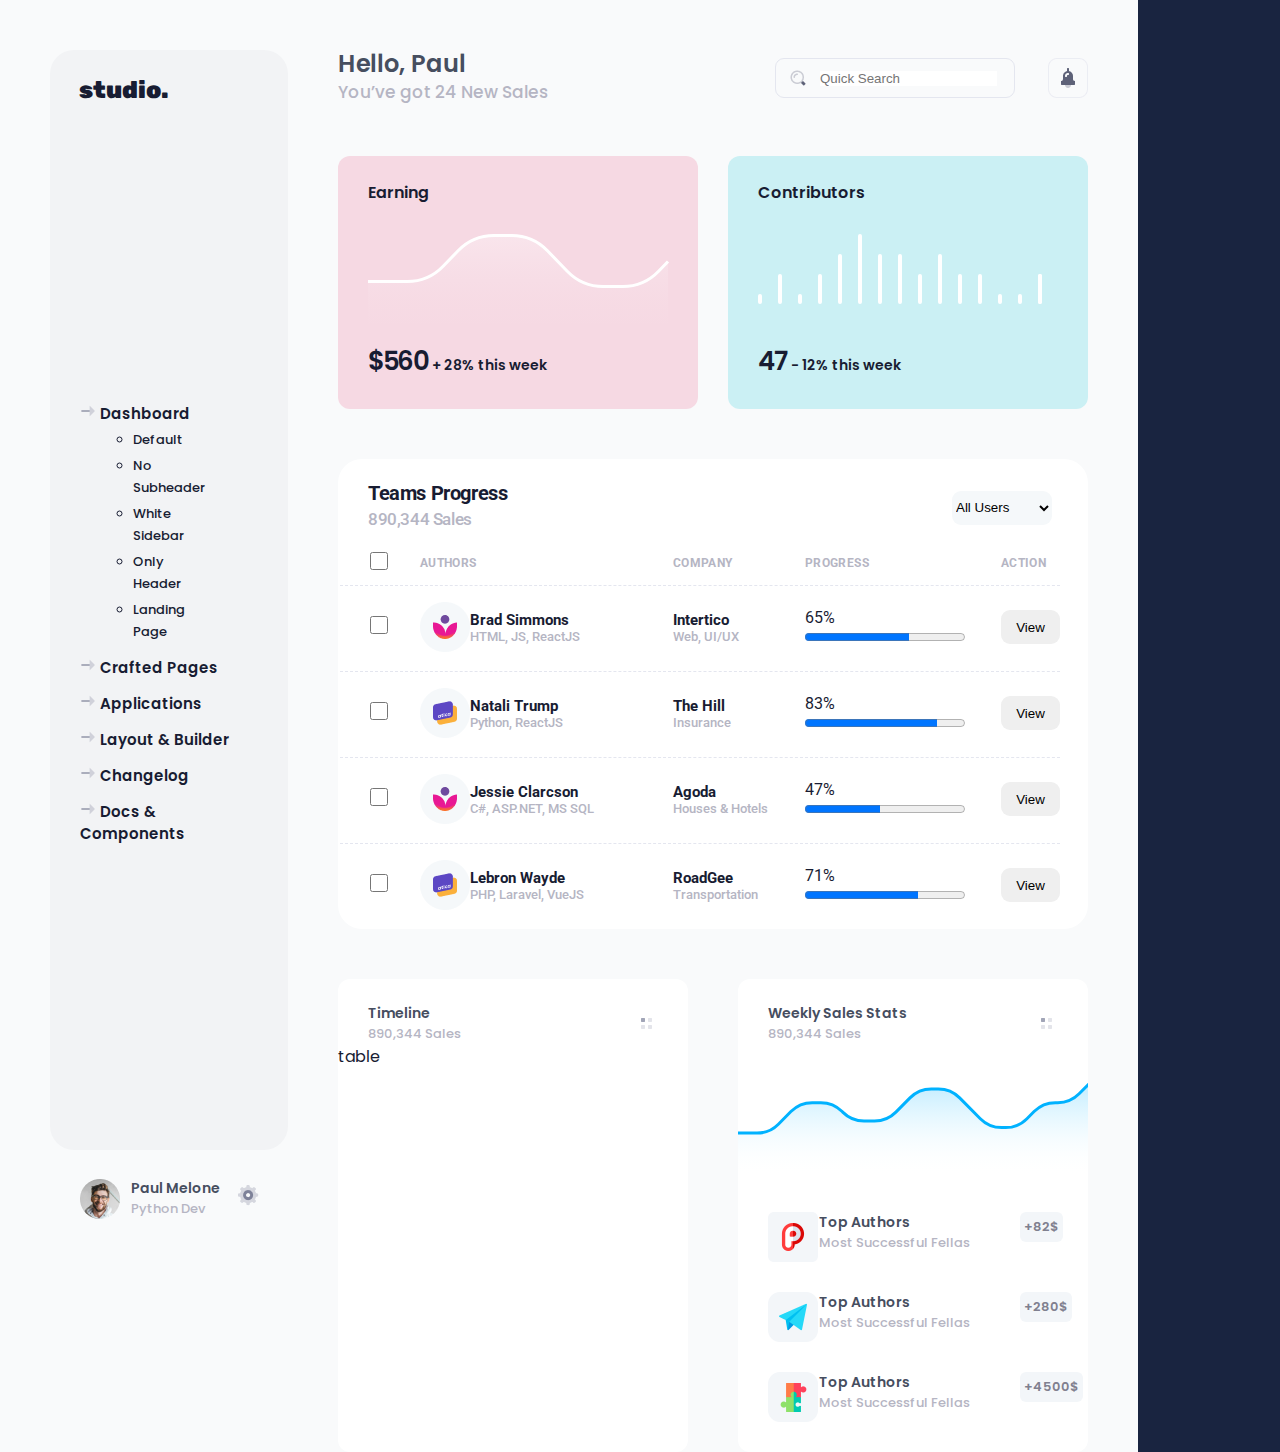
==== demo3rework/index.html @ 456e2e6e "lan dau lam chuyen ay" ====
<!DOCTYPE html>
<html lang="en">
<head>
    <meta charset="UTF-8">
    <meta http-equiv="X-UA-Compatible" content="IE=edge">
    <meta name="viewport" content="width=device-width, initial-scale=1.0">
    <link rel="stylesheet" href="style.css">
    <link href='https://fonts.googleapis.com/css?family=Poppins' rel='stylesheet'>
    <link href='https://fonts.googleapis.com/css?family=Rubik' rel='stylesheet'>
    <link href='https://fonts.googleapis.com/css?family=Roboto' rel='stylesheet'>
    <title>Demo 3</title>
</head>
<body>
    <main class="main bd-rad-24">
        <section class="left-side-bar m-t-50 bd-rad-24">
            <div class="left-title"><b  >studio.</b   ></div>
            <div class="dashboard">
                <ul class="first-class-list">
                    <li class="m-l-30">
                        <img src="assets/img/arr001.png" alt=""> Dashboard
                        <ul class="second-class-list">
                            <li>Default</li>
                            <li>No Subheader</li>
                            <li>White Sidebar</li>
                            <li>Only Header</li>
                            <li>Landing Page</li>
                        </ul>
                    </li>
                    <li class="m-l-30"><img src="assets/img/arr001.png" alt=""> Crafted Pages</li>
                    <li class="m-l-30"><img src="assets/img/arr001.png" alt=""> Applications</li>
                    <li class="m-l-30"><img src="assets/img/arr001.png" alt=""> Layout & Builder</li>
                    <li class="m-l-30"><img src="assets/img/arr001.png" alt=""> Changelog</li>
                    <li class="m-l-30"><img src="assets/img/arr001.png" alt=""> Docs & Components</li>
                </ul>
            </div>
            <div class="owner-name m-l-30">
                <img src="assets/img/owner-avatar.png" alt="">
                <div>
                    <p class="default-text">Paul Melone</p>
                    <p class="default-subtext">Python Dev</p>
                </div>
                <div class="setting-btn">
                    <img src="assets/img/cod001.png" alt="">
                </div>
            </div>
        </section>
        <section class="main-content m-t-50">
            <div class="welcome-notif">
                <div>
                    <p class="default-text">Hello, Paul</p>
                    <p class="default-subtext">You’ve got 24 New Sales</p>
                </div>
                <div class="search-side">
                    <div class="search-input">
                        <img src="assets/img/gen004.png" alt="">
                        <input type="text" placeholder="Quick Search">
                    </div>
                    <img src="assets/img/notification.png" alt="">
                </div>
            </div>
            <div class="banner">
                <div class="left-banner bd-rad-12">
                    <p class="m-l-30 m-t-23 card-title">Earning</p>
                    <svg class="m-l-30 m-t-27 m-b-14-5" width="302" height="91" viewBox="0 0 302 91" fill="none" xmlns="http://www.w3.org/2000/svg">
                        <path d="M39.1703 47.5H0V90.5H300V27.5L290.587 37.2421C281.166 46.9933 268.188 52.5 254.629 52.5H235.226C221.667 52.5 208.689 46.9933 199.268 37.2421L179.476 16.7579C170.055 7.00672 157.077 1.5 143.518 1.5H126.047C112.488 1.5 99.5104 7.00672 90.089 16.7579L75.1284 32.2421C65.707 41.9933 52.7293 47.5 39.1703 47.5Z" fill="url(#paint0_linear_436_11341)"/>
                        <path d="M0 47.5H39.1703C52.7293 47.5 65.707 41.9933 75.1284 32.2421L90.089 16.7579C99.5104 7.00672 112.488 1.5 126.047 1.5H143.518C157.077 1.5 170.055 7.00673 179.476 16.7579L199.268 37.2421C208.689 46.9933 221.667 52.5 235.226 52.5H254.629C268.188 52.5 281.166 46.9933 290.587 37.2421L300 27.5" stroke="white" stroke-width="3"/>
                        <defs>
                        <linearGradient id="paint0_linear_436_11341" x1="150" y1="1.5" x2="150" y2="108" gradientUnits="userSpaceOnUse">
                        <stop stop-color="#F9E5EC"/>
                        <stop offset="1" stop-color="#F6D9E3" stop-opacity="0"/>
                        </linearGradient>
                        </defs>
                    </svg>   
                    <div class="m-l-30 m-b-30">
                        <span class="big-num">$560</span>
                        <span class="big-sub-num">+ 28% this week</span>
                    </div>                  
                </div>
                <div class="right-banner bd-rad-12">
                    <p class="m-l-30 m-t-23 card-title">Contributors</p>
                    <svg class="m-l-30 m-t-27 m-b-36" width="284" height="70" viewBox="0 0 284 70" fill="none" xmlns="http://www.w3.org/2000/svg">
                        <rect x="100" width="4" height="70" rx="2" fill="white"/>
                        <rect x="80" y="20" width="4" height="50" rx="2" fill="white"/>
                        <rect x="120" y="20" width="4" height="50" rx="2" fill="white"/>
                        <rect x="140" y="20" width="4" height="50" rx="2" fill="white"/>
                        <rect x="180" y="20" width="4" height="50" rx="2" fill="white"/>
                        <rect x="60" y="40" width="4" height="30" rx="2" fill="white"/>
                        <rect x="20" y="40" width="4" height="30" rx="2" fill="white"/>
                        <rect x="40" y="60" width="4" height="10" rx="2" fill="white"/>
                        <rect x="160" y="40" width="4" height="30" rx="2" fill="white"/>
                        <rect x="200" y="40" width="4" height="30" rx="2" fill="white"/>
                        <rect x="220" y="40" width="4" height="30" rx="2" fill="white"/>
                        <rect x="280" y="40" width="4" height="30" rx="2" fill="white"/>
                        <rect x="280" y="40" width="4" height="30" rx="2" fill="white"/>
                        <rect x="240" y="60" width="4" height="10" rx="2" fill="white"/>
                        <rect x="260" y="60" width="4" height="10" rx="2" fill="white"/>
                        <rect y="60" width="4" height="10" rx="2" fill="white"/>
                    </svg>                        
                    <div class="m-l-30 m-b-30">
                        <span class="big-num">47</span>
                        <span class="big-sub-num">- 12% this week</span>
                    </div>                  
                </div>
            </div>
            <div class="main-table bd-rad-24">
                <div class="team-progress m-l-30 m-t-23 m-r-36">
                    <div>
                        <p>Teams Progress</p>
                        <p class="sub-text-team-progress">890,344 Sales</p>
                    </div>
                    <div class="select-user">
                        <select>
                            <option value="">All Users</option>
                            <option value="">Brad Simmons</option>
                            <option value="">Jessie Clarcson</option>
                            <option value="">Lebron Wayde</option>
                            <option value="">Natali Trump</option>
                          </select>
                    </div>
                </div>
                <div>
                    <table class="table">
                        <tr>
                            <th class="checkbox p-l-30">
                                <input type="checkbox">
                            </th>
                            <th>AUTHORS</th>
                            <th>COMPANY</th>
                            <th>PROGRESS</th>
                            <th>ACTION</th>
                        </tr>
                        <tr>
                            <td class="checkbox p-l-30">
                                <input type="checkbox">
                            </td>
                            <td class="author">
                                <img src="assets/img/avatar/01.png" alt="">
                                <div>
                                    <p class="author-name">Brad Simmons</p>
                                    <p class="author-skill">HTML, JS, ReactJS</p>
                                </div>
                            </td>
                            <td class="company">
                                <p class="author-name">Intertico</p>
                                <p class="author-skill">Web, UI/UX</p>
                            </td>
                            <td class="progress-td">
                                <p>65%</p>
                                <progress id="file" value="65" max="100"></progress>
                            </td>
                            <td class="view-btn">
                                <input type="button" name="View" id="" value="View">
                            </td>
                        </tr>
                        <tr>
                            <td class="checkbox p-l-30">
                                <input type="checkbox">
                            </td>
                            <td class="author">
                                <img src="assets/img/avatar/03.png" alt="">
                                <div>
                                    <p class="author-name">Natali Trump</p>
                                    <p class="author-skill">Python, ReactJS</p>
                                </div>
                            </td>
                            <td class="company">
                                <p class="author-name">The Hill </p>
                                <p class="author-skill">Insurance</p>
                            </td>
                            <td class="progress-td">
                                <p>83%</p>
                                <progress id="file" value="83" max="100"></progress>
                            </td>
                            <td class="view-btn">
                                <input type="button" name="View" id="" value="View">
                            </td>
                        </tr>
                        <tr>
                            <td class="checkbox p-l-30">
                                <input type="checkbox">
                            </td>
                            <td class="author">
                                <img src="assets/img/avatar/01.png" alt="">
                                <div>
                                    <p class="author-name">Jessie Clarcson</p>
                                    <p class="author-skill">C#, ASP.NET, MS SQL</p>
                                </div>
                            </td>
                            <td class="company">
                                <p class="author-name">Agoda</p>
                                <p class="author-skill">Houses & Hotels</p>
                            </td>
                            <td class="progress-td">
                                <p>47%</p>
                                <progress id="file" value="47" max="100"></progress>
                            </td>
                            <td class="view-btn">
                                <input type="button" name="View" id="" value="View">
                            </td>
                        </tr>
                        <tr>
                            <td class="checkbox p-l-30">
                                <input type="checkbox">
                            </td>
                            <td class="author">
                                <img src="assets/img/avatar/03.png" alt="">
                                <div>
                                    <p class="author-name">Lebron Wayde</p>
                                    <p class="author-skill">PHP, Laravel, VueJS</p>
                                </div>
                            </td>
                            <td class="company">
                                <p class="author-name">RoadGee</p>
                                <p class="author-skill">Transportation</p>
                            </td>
                            <td class="progress-td">
                                <p>71%</p>
                                <progress id="file" value="71" max="100"></progress>
                            </td>
                            <td class="view-btn">
                                <input type="button" name="View" id="" value="View">
                            </td>
                        </tr>
                    </table>
                </div>
            </div>
            <div class="timeline-and-stat">
                <div class="timeline bd-rad-12">
                    <div class="timeline-t">
                        <div class="timeline-title m-l-30">
                            <p class="default-text">Timeline</p>
                            <p class="default-subtext">890,344 Sales</p>
                        </div>
                        <img class=" m-r-36" src="assets/img/dropdown.png" alt="">
                    </div>
                    <div>
                        table 
                    </div>
                </div>
                <div class="stat">
                    <div class="timeline bd-rad-12">
                        <div class="timeline-t">
                            <div class="timeline-title m-l-30">
                                <p class="default-text">Weekly Sales Stats</p>
                                <p class="default-subtext">890,344 Sales</p>
                            </div>
                            <img class=" m-r-36" src="assets/img/dropdown.png" alt="">
                        </div>
                        <svg class="m-t-27" width="350" height="104" viewBox="0 0 350 104" fill="none" xmlns="http://www.w3.org/2000/svg">
                            <path opacity="0.3" d="M19.0568 62.0852H-4V104H376V2H374.205C366.2 2 358.527 5.19892 352.894 10.8851L341.121 22.7673C335.487 28.4535 327.814 31.6525 319.81 31.6525H317.379C309.374 31.6525 301.701 34.8514 296.068 40.5376L288.934 47.7378C283.3 53.424 275.627 56.623 267.622 56.623H263.645C255.641 56.623 247.968 53.424 242.334 47.7378L221.67 26.8818C216.036 21.1956 208.364 17.9967 200.359 17.9967H193.289C185.284 17.9967 177.612 21.1956 171.978 26.8819L157.886 41.105C152.252 46.7912 144.579 49.9902 136.575 49.9902H126.026C118.021 49.9902 110.348 46.7912 104.714 41.105L104.152 40.5376C98.5184 34.8514 90.8457 31.6525 82.8412 31.6525H74.225C66.2204 31.6525 58.5477 34.8514 52.9139 40.5376L40.3679 53.2001C34.7341 58.8863 27.0614 62.0852 19.0568 62.0852Z" fill="url(#paint0_linear_436_11085)"/>
                            <path d="M376 104V2H374.205C366.2 2 358.527 5.19892 352.894 10.8851L341.121 22.7673C335.487 28.4535 327.814 31.6525 319.81 31.6525H317.379C309.374 31.6525 301.701 34.8514 296.067 40.5376L288.934 47.7378C283.3 53.424 275.627 56.6229 267.622 56.6229H263.645C255.641 56.6229 247.968 53.424 242.334 47.7378L221.67 26.8818C216.036 21.1956 208.364 17.9967 200.359 17.9967H193.289C185.284 17.9967 177.612 21.1956 171.978 26.8819L157.886 41.105C152.252 46.7912 144.579 49.9902 136.575 49.9902H126.026C118.021 49.9902 110.348 46.7912 104.714 41.105L104.152 40.5376C98.5184 34.8514 90.8458 31.6525 82.8412 31.6525H74.225C66.2204 31.6525 58.5477 34.8514 52.9139 40.5376L40.3679 53.2001C34.7341 58.8863 27.0614 62.0852 19.0568 62.0852H-4V104" stroke="#00B2FF" stroke-width="3"/>
                            <defs>
                            <linearGradient id="paint0_linear_436_11085" x1="186" y1="2" x2="186" y2="104" gradientUnits="userSpaceOnUse">
                            <stop stop-color="#00B2FF"/>
                            <stop offset="1" stop-color="white" stop-opacity="0"/>
                            </linearGradient>
                            </defs>
                        </svg>  
                        <div class="top-author bd-rad-12 m-l-30 ">
                            <div class="author-list first-author ">
                                <img src="assets/img/pLogo.png" alt="">
                                <div class="m-l-15">
                                    <p class="default-text">Top Authors</p>
                                    <p class="default-subtext">Most Successful Fellas</p>
                                </div>
                                <div class="resize-box">
                                    <div>+82$</div>
                                </div>
                            </div>
                            <div class="author-list second-author">
                                <img src="assets/img/paperPlane.png" alt="">
                                <div class="m-l-15">
                                    <p class="default-text">Top Authors</p>
                                    <p class="default-subtext">Most Successful Fellas</p>
                                </div>
                                <div class="resize-box">
                                    <div>+280$</div>
                                </div>
                            </div>
                            <div class="author-list third-author m-b-40">
                                <img src="assets/img/puzzleLogo.png" alt="">
                                <div class="m-l-15">
                                    <p class="default-text">Top Authors</p>
                                    <p class="default-subtext">Most Successful Fellas</p>
                                </div>
                                <div class="resize-box">
                                    <div>+4500$</div>
                                </div>
                            </div>
                        </div>                          
                    </div>
                </div>
            </div>
        </section>
        <section class="right-side-bar">

        </section>
    </main>
</body>
</html>
---- demo3rework/style.css ----
* {
    padding: 0;
    margin: 0;
    box-sizing: border-box;
}

body {
    font-family: 'Poppins';
    color: #181C32;
    background: #F9FAFB;
}

.main {
    display: flex;
    margin: 0 auto;
    max-width: 1600px;
    gap: 50px;
    /* background: rgb(177, 173, 173); */
}

.default-text {
    font-weight: 600;
    font-size: 14px;
    line-height: 21px;
    color: #464E5F;
}

.default-subtext {
    font-weight: 500;
    font-size: 13px;
    line-height: 20px;
    color: #B5B5C3;
}

.welcome-notif .default-text {
    font-weight: 600;
    font-size: 24px;
    line-height: 28px;
}

.welcome-notif .default-subtext {
    font-weight: 500;
    font-size: 17px;
    line-height: 28px;
}


.p-l-30 {
    padding-left: 30px;
}

.m-t-50 {
    margin-top: 50px;
}

.m-l-15 {
    margin-left: 1px;
}

.m-l-30 {
    margin-left: 30px;
}

.m-r-36 {
    margin-right: 36px;
}

.m-t-23 {
    margin-top: 23px;
}
.m-t-27 {
    margin-top: 27px;
}

.m-b-30 {
    margin-bottom: 30px;
}

.m-b-14-5 {
    margin-bottom: 14.5px;
}

.m-b-36 {
    margin-bottom: 36px;
}

.bd-rad-12 {
    border-radius: 12px;
}

.bd-rad-24 {
    border-radius: 24px;
}

.big-num {
    font-weight: 600;
    font-size: 26px;
    line-height: 28px;
    letter-spacing: -0.05em;
}

.big-sub-num {
    font-weight: 600;
    font-size: 14px;
    line-height: 28px;
}

.card-title {
    font-weight: 600;
    font-size: 16px;
    line-height: 28px;
}

.left-side-bar {
    flex: 18.75%;
    margin-left: 50px;
    display: flex;
    flex-direction: column;
    background: #F2F3F5;
    max-height: 1100px;
}

.left-title {
    font-family: 'Rubik';
    font-style: normal;
    font-weight: 700;
    font-size: 24px;
    line-height: 28px;
    text-align: left;
    margin-top: 26px;
    margin-left: 29px;
}

.dashboard {
    margin-top: 285px;
}

.dashboard .second-class-list li {
    font-weight: 500;
    font-size: 13px;
    line-height: 22px;
    margin: 4px 53px;
}

.first-class-list .m-l-30 {
    list-style-type: none;
    margin: 14px 30px;
    font-weight: 600;
    font-size: 15px;
    line-height: 22px;
}

.owner-name {
    margin-top: 319px;
    display: flex;
    align-items: center;
    position: relative;
}

.owner-name div p {
    margin-left: 11px;
}

.setting-btn {
    position:absolute;
    right: 28px;
}

/* main content */

.main-content {
    flex: 45.875%;
    display: flex;
    flex-direction: column;
    gap: 50px;
}

.welcome-notif {
    display: flex;
    justify-content: space-between;
}

.search-side {
    display: flex;
    align-items: center;
    gap: 20px;
}

.search-input {
    display: flex;
    align-items: center;
    gap: 13px;
    height: 40px;
    width: 240px;
    border: 1px solid #E4E6EF;
    border-radius: 9px;
}

.search-side input {
    border: none;
    outline: none;
}

.search-side img {
    margin-left: 13.5px;
    cursor: pointer;
}

.banner {
    display: flex;
    justify-content: space-between;
}

.left-banner {
    min-width: 360px;
    background: #F6D9E3;
}

.right-banner {
    min-width: 360px;
    background: #CBF0F4;
}

.main-table {
    font-family: 'Roboto';
    font-style: normal;
    background: #fff;
}

.team-progress {
    display: flex;
    align-items: center ;
    justify-content: space-between;
    font-style: normal;
    font-weight: 700;
    font-size: 20px;
    line-height: 23px;
    letter-spacing: -0.02em;
}

.sub-text-team-progress {    
    font-style: normal;
    font-weight: 500;
    font-size: 17px;
    line-height: 28px;
    color: #B5B5C3;
}

.select-user select {   
    border: none;
    outline: none;
    background: #F5F8FA;
    width: 100px;
    height: 34px;
    display: flex;
    align-items: center;
    border-radius: 9px;
}
.author {
    display: flex;
    align-items: center;
    padding-right: 77px;
}

.author-name {
    font-weight: 700;
    font-size: 15px;
    line-height: 18px;
}

.author-skill {
    font-weight: 500;
    font-size: 13px;
    line-height: 15px;
    color: #B5B5C3;
}

.checkbox {
    padding-right: 30px;
}

.checkbox input {
    height: 18px;
    width: 18px;
}

.view-btn input{
    border: none;
    outline: none;
    width: 59px;
    height: 34px;
    border-radius: 9px;
    cursor: pointer;
}

.table td {
    padding-top: 16px;
    padding-bottom: 17px;
    border-top: 1px dashed #E4E6EF ;
}

.table th {
    text-align: left;
    font-weight: 700;
    font-size: 12px;
    line-height: 14px;
    letter-spacing: 0.03em;
    color: #B5B5C3; 
    padding-bottom: 10px; 
    padding-top: 17px;  
}

.company {
    padding-right: 35px;
}

.progress-td {
    padding-right: 34px;
}

.right-side-bar {
    flex: 25%;
    background: #192440;
}

.timeline-and-stat {
    display: flex;
    justify-content: space-between;
    gap: 50px;
}

.timeline {
    background: #fff;
}

.timeline-t {
    display: flex;
    justify-content: space-between;
    align-items: center;
    min-width: 350px;
    padding-top: 24px;
}

.top-author {
    display: flex;
    flex-direction: column;
    position: relative;
    padding-bottom: 30px;
}

.author-list {
    flex:1;
    display: flex;
    margin-top: 30px;
}

.author-list img {
    height: 50px;
    width: 50px;
}

.resize-box {
    background: #F3F6F9;
    border-radius: 6px;
    padding: 5px 4px;
    font-weight: 600;
    font-size: 13px;
    line-height: 20px;
    color: #80808F;
    max-height: 30px;
    margin-left: 50px;
    align-items: center;
    justify-self: right;
    display: flex;
}

.stat {
    min-width: 350px;
}
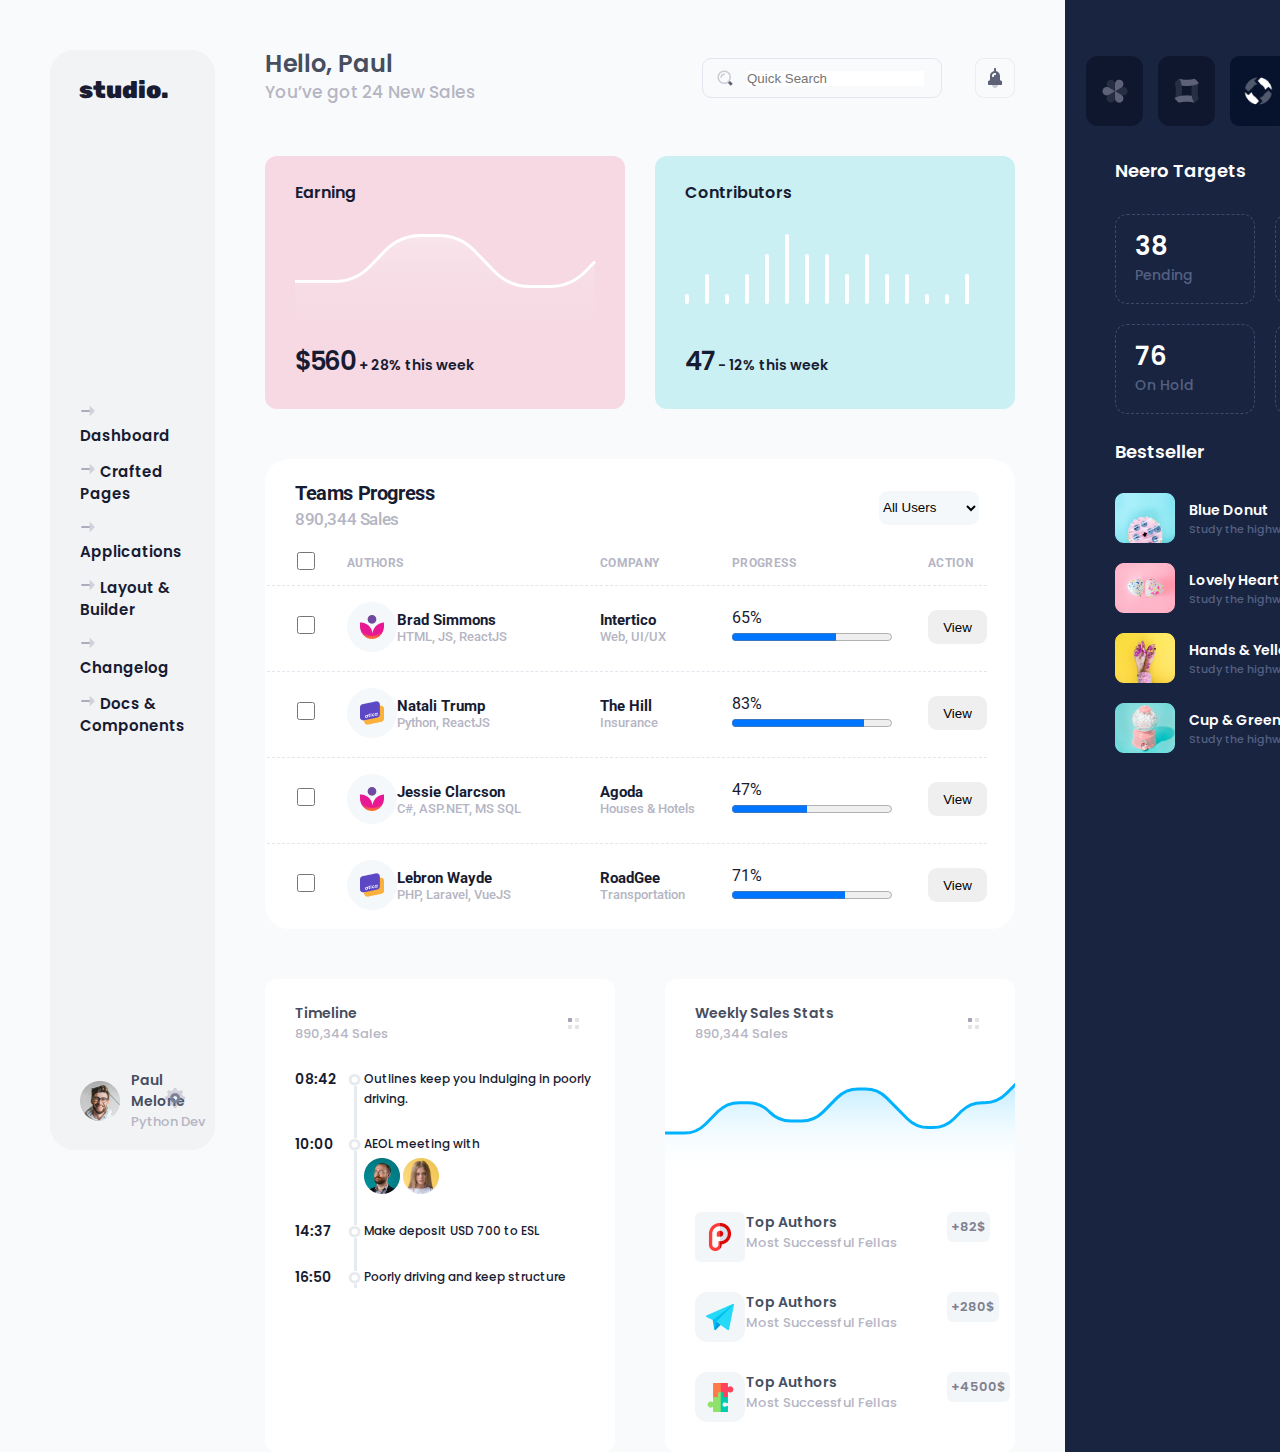
==== commit 6db66c65: "add code second time" ====
--- a/demo3rework/index.html
+++ b/demo3rework/index.html
@@ -17,14 +17,16 @@
             <div class="dashboard">
                 <ul class="first-class-list">
                     <li class="m-l-30">
-                        <img src="assets/img/arr001.png" alt=""> Dashboard
-                        <ul class="second-class-list">
-                            <li>Default</li>
-                            <li>No Subheader</li>
-                            <li>White Sidebar</li>
-                            <li>Only Header</li>
-                            <li>Landing Page</li>
-                        </ul>
+                        <details>
+                            <summary style="list-style-type:none ;"><img src="assets/img/arr001.png" alt=""> Dashboard</summary>
+                            <ul class="second-class-list">
+                                <li>Default</li>
+                                <li>No Subheader</li>
+                                <li>White Sidebar</li>
+                                <li>Only Header</li>
+                                <li>Landing Page</li>
+                            </ul>
+                        </details>
                     </li>
                     <li class="m-l-30"><img src="assets/img/arr001.png" alt=""> Crafted Pages</li>
                     <li class="m-l-30"><img src="assets/img/arr001.png" alt=""> Applications</li>
@@ -233,8 +235,31 @@
                         </div>
                         <img class=" m-r-36" src="assets/img/dropdown.png" alt="">
                     </div>
-                    <div>
-                        table 
+                    <div class="timeline-table m-l-30 m-t-23">
+                        <div class="timeline-info">
+                            <div class="timeline-time">08:42</div>
+                            <img src="assets/img/dot-icon.png" alt="">
+                            <div class="timeline-activity">Outlines keep you Indulging in poorly driving.</div>
+                        </div>
+                        <div class="timeline-info">
+                            <div class="timeline-time">10:00</div>
+                            <img src="assets/img/dot-icon.png" alt="">
+                            <div class="timeline-activity">
+                                <p>AEOL meeting with</p> 
+                                <img src="assets/img/300-18.png" alt="">
+                                <img src="assets/img/300-3.png" alt="">
+                            </div>
+                        </div>
+                        <div class="timeline-info">
+                            <div class="timeline-time">14:37</div>
+                            <img src="assets/img/dot-icon.png" alt="">
+                            <div class="timeline-activity">Make deposit USD 700 to ESL</div>
+                        </div>
+                        <div class="timeline-info">
+                            <div class="timeline-time">16:50</div>
+                            <img src="assets/img/dot-icon.png" alt="">
+                            <div class="timeline-activity">Poorly driving and keep structure </div>
+                        </div>
                     </div>
                 </div>
                 <div class="stat">
@@ -293,7 +318,89 @@
             </div>
         </section>
         <section class="right-side-bar">
-
+            <div class="nav-icon">
+                <div class="icon"><img src="assets/img/nav-icon/icon-01.png" alt=""></div>
+                <div class="icon"><img src="assets/img/nav-icon/icon-02.png" alt=""></div>
+                <div class="icon"><img src="assets/img/nav-icon/icon-03.png" alt=""></div>
+                <div class="icon"><img src="assets/img/nav-icon/icon-04.png" alt=""></div>
+                <div class="icon"><img src="assets/img/nav-icon/icon-05.png" alt=""></div>
+            </div>
+            <div>
+                <div class="timeline-t bd-rad-12">
+                    <div class="timeline-title">
+                        <p class="right-side-title m-l-50">Neero Targets</p>
+                    </div>
+                    <img class=" m-r-50" src="assets/img/dropdown.png" alt="">
+                </div>
+            </div>
+            <div class="target-status m-l-50">
+                <div class="target-status-line">
+                    <div class="status-box">
+                        <div class="m-l-19">
+                            <p class="status-num-title">38</p>
+                            <p class="status-num-subtitle">Pending</p>
+                        </div>
+                    </div>
+                    <div class="status-box">
+                        <div class="m-l-19">
+                            <p class="status-num-title">204</p>
+                            <p class="status-num-subtitle">Completed</p>
+                        </div>
+                    </div>
+                </div>
+                <div class="target-status-line">
+                    <div class="status-box">
+                        <div class="m-l-19">
+                            <p class="status-num-title">76</p>
+                            <p class="status-num-subtitle">On Hold</p>
+                        </div>
+                    </div>
+                    <div class="status-box">
+                        <div class="m-l-19">
+                            <p class="status-num-title">9</p>
+                            <p class="status-num-subtitle">In Progress</p>
+                        </div>
+                    </div>
+                </div>
+            </div>
+            <div>
+                <div class="timeline-t bd-rad-12">
+                    <div class="timeline-title">
+                        <p class="right-side-title m-l-50">Bestseller</p>
+                    </div>
+                    <img class=" m-r-50" src="assets/img/dropdown.png" alt="">
+                </div>
+            </div>
+            <div class="bestseller-list">
+                <div class="bestseller-item m-l-50">
+                    <img src="assets/img/bestselleritem/Image1.png" alt="">
+                    <div class="bestseller-item-info">
+                        <p class="default-text">Blue Donut</p>
+                        <p class="default-subtext">Study the highway types</p>
+                    </div>
+                </div>
+                <div class="bestseller-item m-l-50">
+                    <img src="assets/img/bestselleritem/Image2.png" alt="">
+                    <div class="bestseller-item-info">
+                        <p class="default-text">Lovely Hearts</p>
+                        <p class="default-subtext">Study the highway types</p>
+                    </div>
+                </div>
+                <div class="bestseller-item m-l-50">
+                    <img src="assets/img/bestselleritem/Image3.png" alt="">
+                    <div class="bestseller-item-info">
+                        <p class="default-text">Hands & Yellow</p>
+                        <p class="default-subtext">Study the highway types</p>
+                    </div>
+                </div>
+                <div class="bestseller-item m-l-50">
+                    <img src="assets/img/bestselleritem/Image4.png" alt="">
+                    <div class="bestseller-item-info">
+                        <p class="default-text">Cup & Green</p>
+                        <p class="default-subtext">Study the highway types</p>
+                    </div>
+                </div>
+            </div>
         </section>
     </main>
 </body>
--- a/demo3rework/style.css
+++ b/demo3rework/style.css
@@ -44,6 +44,11 @@
     line-height: 28px;
 }
 
+.right-side-title {
+    font-weight: 600;
+    font-size: 18px;
+    line-height: 27px;  
+}
 
 .p-l-30 {
     padding-left: 30px;
@@ -57,12 +62,24 @@
     margin-left: 1px;
 }
 
+.m-l-19 {
+    margin-left: 19px;
+}
+
 .m-l-30 {
     margin-left: 30px;
 }
 
+.m-l-50 {
+    margin-left: 50px;
+}
+
 .m-r-36 {
     margin-right: 36px;
+}
+
+.m-r-50 {
+    margin-right: 50px;
 }
 
 .m-t-23 {
@@ -318,11 +335,6 @@
     padding-right: 34px;
 }
 
-.right-side-bar {
-    flex: 25%;
-    background: #192440;
-}
-
 .timeline-and-stat {
     display: flex;
     justify-content: space-between;
@@ -339,6 +351,58 @@
     align-items: center;
     min-width: 350px;
     padding-top: 24px;
+}
+
+.timeline-info {
+    display: flex;
+    gap: 3px;
+}
+
+.timeline-table {
+    position: relative;
+}
+
+.timeline-info {
+    display: flex;
+    align-items:flex-start;
+    margin-top: 25px;
+}
+
+.timeline-info img {
+    width: 13px;
+    height: 13px;
+    z-index: 1;
+    position: relative;
+    top:4px;
+}
+
+.timeline-info::before {
+    content: "";
+    position: absolute;
+    left: 59px;
+    width: 3px;
+    top: 4px;
+    bottom: 0;
+    background-color: #E5EAEE;
+    /* background-image: url("assets/img/elip.png"); */
+}
+
+.timeline-time {
+    min-width: 50px;
+    font-weight: 600;
+    font-size: 14px;
+    line-height: 21px;
+}
+
+.timeline-activity img {
+    height: 36px;
+    width: 36px;
+}
+
+.timeline-activity {
+    font-weight: 500;
+    font-size: 12px;
+    line-height: 20px;
 }
 
 .top-author {
@@ -378,5 +442,87 @@
     min-width: 350px;
 }
 
-
-                        +.right-side-bar {
+    flex: 25%;
+    background: #192440;
+    display: flex;
+    color: #FFFFFF;
+    flex-direction: column;
+}
+
+.nav-icon {
+    display: flex;
+    gap: 15px;
+    margin-left: 21px;
+    margin-top: 56px;
+}
+
+.icon img {
+    transition: 0.2s all ease-in-out;
+    height: 70px;
+    width: 57px;
+    cursor:pointer;
+}
+
+.icon img:hover {
+    height: 86px;
+    width: 70px;
+}
+             
+.target-status {
+    display: flex;
+    gap: 20px;
+    flex-direction: column;
+    margin-top: 30px;
+}
+
+.status-box {
+    width: 140px;
+    height: 90px;
+    border: 1px dashed #3E4A69;
+    border-radius: 12px;
+    
+}
+
+.status-box .status-num-title {
+    margin-top: 12px;
+    font-weight: 600;
+    font-size: 26px;
+    line-height: 39px;
+}
+
+.status-box .status-num-subtitle {
+    font-weight: 500;
+    font-size: 14px;
+    line-height: 18px;
+    color: #546182;
+}
+
+.target-status-line {
+    display: flex;
+    gap: 20px;
+}
+
+.bestseller-list {
+    display: flex;
+    flex-direction: column;
+    gap: 20px;
+    margin-top: 28px;
+}
+
+.bestseller-item {
+    display: flex;
+    gap: 14px;
+    align-items: center;
+}
+
+.bestseller-item-info .default-text {
+    color: #fff;
+}
+
+.bestseller-item-info .default-subtext {
+    font-weight: 500;
+    font-size: 11px;
+    line-height: 16px;
+    color: #546182;
+}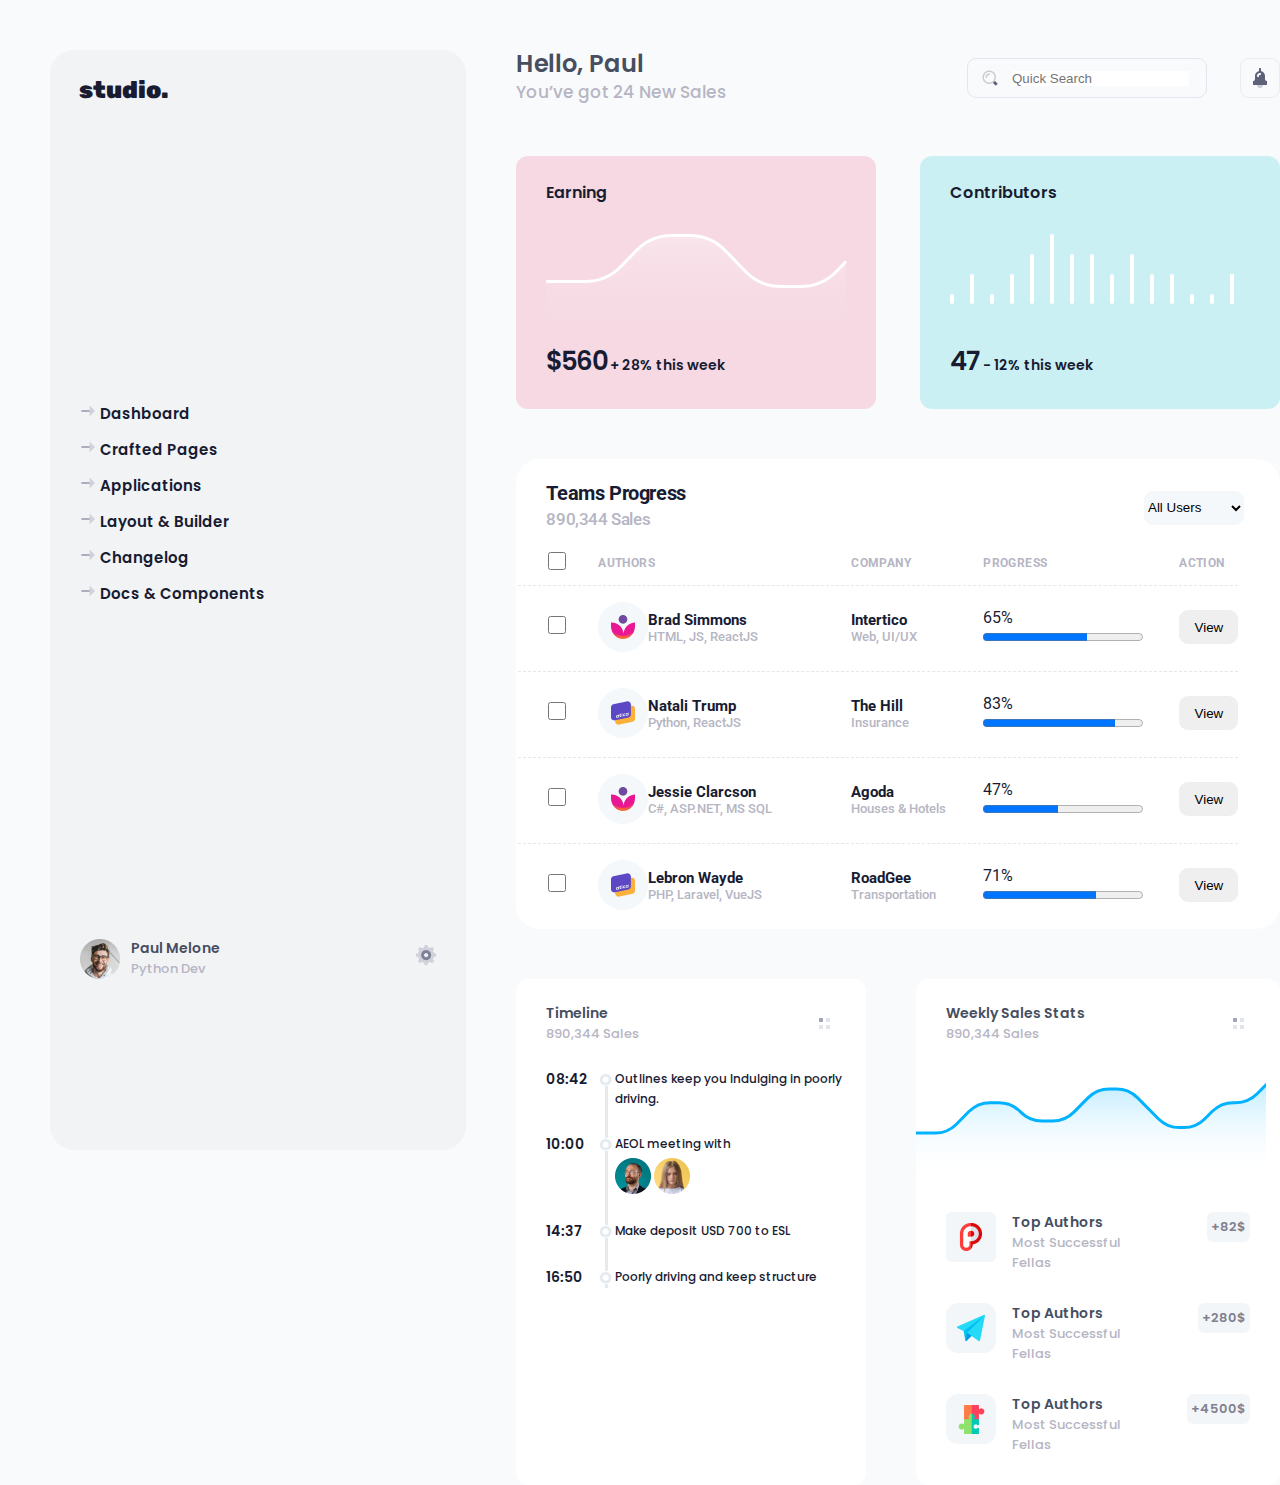
==== commit 4e08a8a4: "add code 30-8" ====
--- a/demo3rework/index.html
+++ b/demo3rework/index.html
@@ -120,8 +120,8 @@
                           </select>
                     </div>
                 </div>
-                <div>
-                    <table class="table">
+                
+                <table class="table">
                         <tr>
                             <th class="checkbox p-l-30">
                                 <input type="checkbox">
@@ -223,8 +223,8 @@
                                 <input type="button" name="View" id="" value="View">
                             </td>
                         </tr>
-                    </table>
-                </div>
+                </table>
+                
             </div>
             <div class="timeline-and-stat">
                 <div class="timeline bd-rad-12">
--- a/demo3rework/style.css
+++ b/demo3rework/style.css
@@ -418,6 +418,11 @@
     margin-top: 30px;
 }
 
+.author-list .m-l-15 {
+    flex: 1;
+    padding-left: 15px;
+}
+
 .author-list img {
     height: 50px;
     width: 50px;
@@ -436,6 +441,7 @@
     align-items: center;
     justify-self: right;
     display: flex;
+    margin-right: 30px;
 }
 
 .stat {
@@ -525,4 +531,41 @@
     font-size: 11px;
     line-height: 16px;
     color: #546182;
+}
+
+@media only screen and (max-width:1399px) {
+    .right-side-bar {
+        display: none;
+    }
+}
+
+@media only screen and (max-width:1000px) {
+    .left-side-bar {
+        display: none;
+    }
+
+    .main-table {
+        overflow: auto;
+        /* display: none; */
+    }
+
+    .banner {
+        flex-direction: column;
+        gap: 30px;
+    }
+
+    .timeline-and-stat {
+        flex-direction: column;
+    }
+
+    .welcome-notif {
+        flex-direction: column;
+        gap: 30px;
+    }
+
+@media only screen and (max-width:500px) {
+    .main-table {
+        overflow: auto;
+    }
+}
 }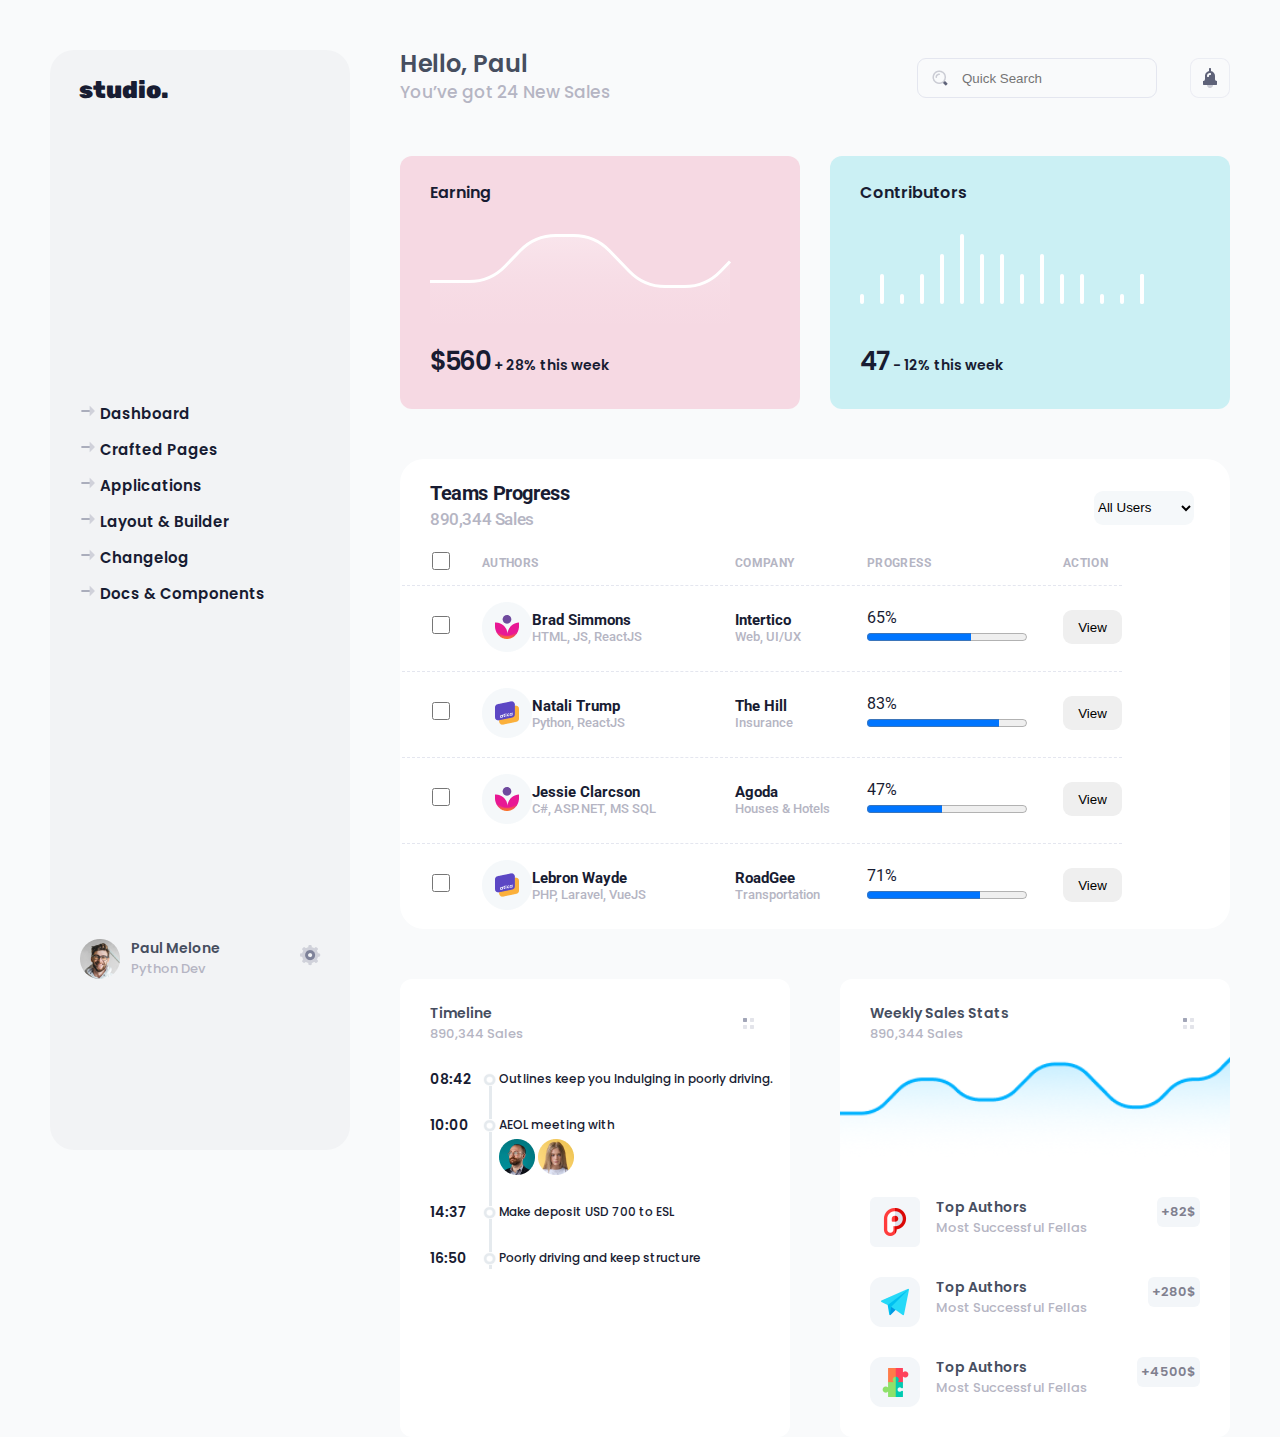
==== commit 57d958ed: "add code 31-8" ====
--- a/demo3rework/index.html
+++ b/demo3rework/index.html
@@ -47,6 +47,19 @@
             </div>
         </section>
         <section class="main-content m-t-50">
+            <div class="nav-icon-mobile">
+                <svg width="24" height="24" viewBox="0 0 24 24" fill="none" xmlns="http://www.w3.org/2000/svg">
+                    <path d="M21 7H3C2.4 7 2 6.6 2 6V4C2 3.4 2.4 3 3 3H21C21.6 3 22 3.4 22 4V6C22 6.6 21.6 7 21 7Z" fill="currentColor"></path>
+                    <path opacity="0.3" d="M21 14H3C2.4 14 2 13.6 2 13V11C2 10.4 2.4 10 3 10H21C21.6 10 22 10.4 22 11V13C22 13.6 21.6 14 21 14ZM22 20V18C22 17.4 21.6 17 21 17H3C2.4 17 2 17.4 2 18V20C2 20.6 2.4 21 3 21H21C21.6 21 22 20.6 22 20Z" fill="currentColor"></path>
+                </svg>
+                
+                    <div class="search-input">
+                        <img src="assets/img/gen004.png" alt="">
+                        <input type="text" placeholder="Quick Search">
+                    </div>
+                    <img src="assets/img/notification.png" alt="">
+                
+            </div>
             <div class="welcome-notif">
                 <div>
                     <p class="default-text">Hello, Paul</p>
@@ -104,7 +117,7 @@
                     </div>                  
                 </div>
             </div>
-            <div class="main-table bd-rad-24">
+            <div class="main-table bd-rad-24" style="display: block;">
                 <div class="team-progress m-l-30 m-t-23 m-r-36">
                     <div>
                         <p>Teams Progress</p>
@@ -120,8 +133,8 @@
                           </select>
                     </div>
                 </div>
-                
-                <table class="table">
+                <div style="overflow:auto;">
+                    <table class="table">
                         <tr>
                             <th class="checkbox p-l-30">
                                 <input type="checkbox">
@@ -223,8 +236,47 @@
                                 <input type="button" name="View" id="" value="View">
                             </td>
                         </tr>
+                    </table>
+                </div>
+            </div>
+            <div class="main-table" style="overflow: auto ; display: none;">
+                <div class="table-title">
+                    <div class="left-title-table">
+                        <p>Teams Progress</p>
+                        <p class="sub-text-team-progress">890,344 Sales</p>
+                    </div>
+                    <div class="right-list-users">
+                        <select>
+                            <option value="">All Users</option>
+                            <option value="">Brad Simmons</option>
+                            <option value="">Jessie Clarcson</option>
+                            <option value="">Lebron Wayde</option>
+                            <option value="">Natali Trump</option>
+                          </select>
+                    </div>
+                </div>
+                <table class="table">
+                    <tr>
+                        <th>Checkbox</th>
+                        <th>AUTHORS</th>
+                        <th>COMPANY</th>
+                        <th>PROGRESS</th>
+                        <th>ACTION</th>
+                    </tr>
+                    <tr>
+                        <td></td>
+                        <td class="author">
+                            <img src="assets/img/avatar/01.png" alt="">
+                            <div>
+                                <p class="author-name">Brad Simmons</p>
+                                <p class="author-skill">HTML, JS, ReactJS</p>
+                            </div>
+                        </td>
+                        <td>Lorem ipsum dolor sit amet consectetur adipisicing elit. Atque est nisi molestias repellat recusandae itaque explicabo inventore dicta dolores cum corporis, maiores vitae eaque porro dignissimos sed. Quasi, cumque doloremque.</td>
+                        <td>Lorem ipsum dolor sit, amet consectetur adipisicing elit. Similique ipsa enim aspernatur facere sint. Dignissimos impedit aliquam enim voluptate odit! Natus nostrum rem et at consequatur vitae quos, maiores similique.</td>
+                        <td>Lorem, ipsum dolor sit amet consectetur adipisicing elit. Amet mollitia aliquid nesciunt maiores nulla fugit, tenetur reiciendis vitae velit ipsa! Debitis et reiciendis nulla sit, repellat ea facere excepturi nobis.</td>
+                    </tr>
                 </table>
-                
             </div>
             <div class="timeline-and-stat">
                 <div class="timeline bd-rad-12">
@@ -271,7 +323,8 @@
                             </div>
                             <img class=" m-r-36" src="assets/img/dropdown.png" alt="">
                         </div>
-                        <svg class="m-t-27" width="350" height="104" viewBox="0 0 350 104" fill="none" xmlns="http://www.w3.org/2000/svg">
+                        <img class="chart" src="assets/img/Chart.png" alt="">
+                        <!-- <svg class="m-t-27" width="350" height="104" viewBox="0 0 350 104" fill="none" xmlns="http://www.w3.org/2000/svg">
                             <path opacity="0.3" d="M19.0568 62.0852H-4V104H376V2H374.205C366.2 2 358.527 5.19892 352.894 10.8851L341.121 22.7673C335.487 28.4535 327.814 31.6525 319.81 31.6525H317.379C309.374 31.6525 301.701 34.8514 296.068 40.5376L288.934 47.7378C283.3 53.424 275.627 56.623 267.622 56.623H263.645C255.641 56.623 247.968 53.424 242.334 47.7378L221.67 26.8818C216.036 21.1956 208.364 17.9967 200.359 17.9967H193.289C185.284 17.9967 177.612 21.1956 171.978 26.8819L157.886 41.105C152.252 46.7912 144.579 49.9902 136.575 49.9902H126.026C118.021 49.9902 110.348 46.7912 104.714 41.105L104.152 40.5376C98.5184 34.8514 90.8457 31.6525 82.8412 31.6525H74.225C66.2204 31.6525 58.5477 34.8514 52.9139 40.5376L40.3679 53.2001C34.7341 58.8863 27.0614 62.0852 19.0568 62.0852Z" fill="url(#paint0_linear_436_11085)"/>
                             <path d="M376 104V2H374.205C366.2 2 358.527 5.19892 352.894 10.8851L341.121 22.7673C335.487 28.4535 327.814 31.6525 319.81 31.6525H317.379C309.374 31.6525 301.701 34.8514 296.067 40.5376L288.934 47.7378C283.3 53.424 275.627 56.6229 267.622 56.6229H263.645C255.641 56.6229 247.968 53.424 242.334 47.7378L221.67 26.8818C216.036 21.1956 208.364 17.9967 200.359 17.9967H193.289C185.284 17.9967 177.612 21.1956 171.978 26.8819L157.886 41.105C152.252 46.7912 144.579 49.9902 136.575 49.9902H126.026C118.021 49.9902 110.348 46.7912 104.714 41.105L104.152 40.5376C98.5184 34.8514 90.8458 31.6525 82.8412 31.6525H74.225C66.2204 31.6525 58.5477 34.8514 52.9139 40.5376L40.3679 53.2001C34.7341 58.8863 27.0614 62.0852 19.0568 62.0852H-4V104" stroke="#00B2FF" stroke-width="3"/>
                             <defs>
@@ -280,7 +333,7 @@
                             <stop offset="1" stop-color="white" stop-opacity="0"/>
                             </linearGradient>
                             </defs>
-                        </svg>  
+                        </svg>   -->
                         <div class="top-author bd-rad-12 m-l-30 ">
                             <div class="author-list first-author ">
                                 <img src="assets/img/pLogo.png" alt="">
--- a/demo3rework/style.css
+++ b/demo3rework/style.css
@@ -135,6 +135,8 @@
     flex-direction: column;
     background: #F2F3F5;
     max-height: 1100px;
+    min-width: 250px;
+    max-width: 300px;
 }
 
 .left-title {
@@ -216,6 +218,7 @@
 .search-side input {
     border: none;
     outline: none;
+    background: #F9FAFB;
 }
 
 .search-side img {
@@ -226,22 +229,32 @@
 .banner {
     display: flex;
     justify-content: space-between;
+    gap: 30px;
 }
 
 .left-banner {
-    min-width: 360px;
+    /* min-width: 360px; */
     background: #F6D9E3;
+    flex:1;
 }
 
 .right-banner {
-    min-width: 360px;
+    /* min-width: 360px; */
     background: #CBF0F4;
+    flex:1;
 }
 
 .main-table {
     font-family: 'Roboto';
     font-style: normal;
     background: #fff;
+}
+
+.table-title {
+    display: flex;
+    justify-content: space-between;
+    align-items: center;
+    padding: 24px 30px 17px;
 }
 
 .team-progress {
@@ -343,6 +356,7 @@
 
 .timeline {
     background: #fff;
+    flex: 1;
 }
 
 .timeline-t {
@@ -405,6 +419,10 @@
     line-height: 20px;
 }
 
+.timeline .chart {
+    width:-webkit-fill-available;
+}
+
 .top-author {
     display: flex;
     flex-direction: column;
@@ -445,7 +463,7 @@
 }
 
 .stat {
-    min-width: 350px;
+    flex: 1;
 }
 
 .right-side-bar {
@@ -461,6 +479,12 @@
     gap: 15px;
     margin-left: 21px;
     margin-top: 56px;
+}
+
+.nav-icon-mobile input {
+    outline: none;
+    border: none;
+    background: #F9FAFB;
 }
 
 .icon img {
@@ -533,10 +557,24 @@
     color: #546182;
 }
 
+.nav-icon-mobile {
+    display: none;
+}
+
+@media only screen and (max-width:1550px) {
+    .banner {
+        flex-direction: row;
+    }
+}
+
 @media only screen and (max-width:1399px) {
     .right-side-bar {
         display: none;
     }
+
+    .main-content {
+        padding-right: 50px;
+    }
 }
 
 @media only screen and (max-width:1000px) {
@@ -549,13 +587,17 @@
         /* display: none; */
     }
 
+    .main-content {
+        padding-left: 50px;
+    }
+
     .banner {
-        flex-direction: column;
+        flex-direction: row;
         gap: 30px;
     }
 
     .timeline-and-stat {
-        flex-direction: column;
+        flex-direction: row;
     }
 
     .welcome-notif {
@@ -563,9 +605,33 @@
         gap: 30px;
     }
 
-@media only screen and (max-width:500px) {
+    .nav-icon-mobile{
+        display: flex;
+        justify-content: space-between;
+        align-items: center;
+    }
+    .search-side {
+        display: none;
+    }
+}
+
+@media only screen and (max-width:600px) {
     .main-table {
         overflow: auto;
     }
-}
-}+    
+    .banner {
+        flex-direction: column;
+    }
+
+    .timeline-and-stat {
+        flex-direction: column;
+    }
+
+    .main-content {
+        padding: 0 30px;
+    }
+    .main-table {
+        width: 87vw;
+    }
+}
